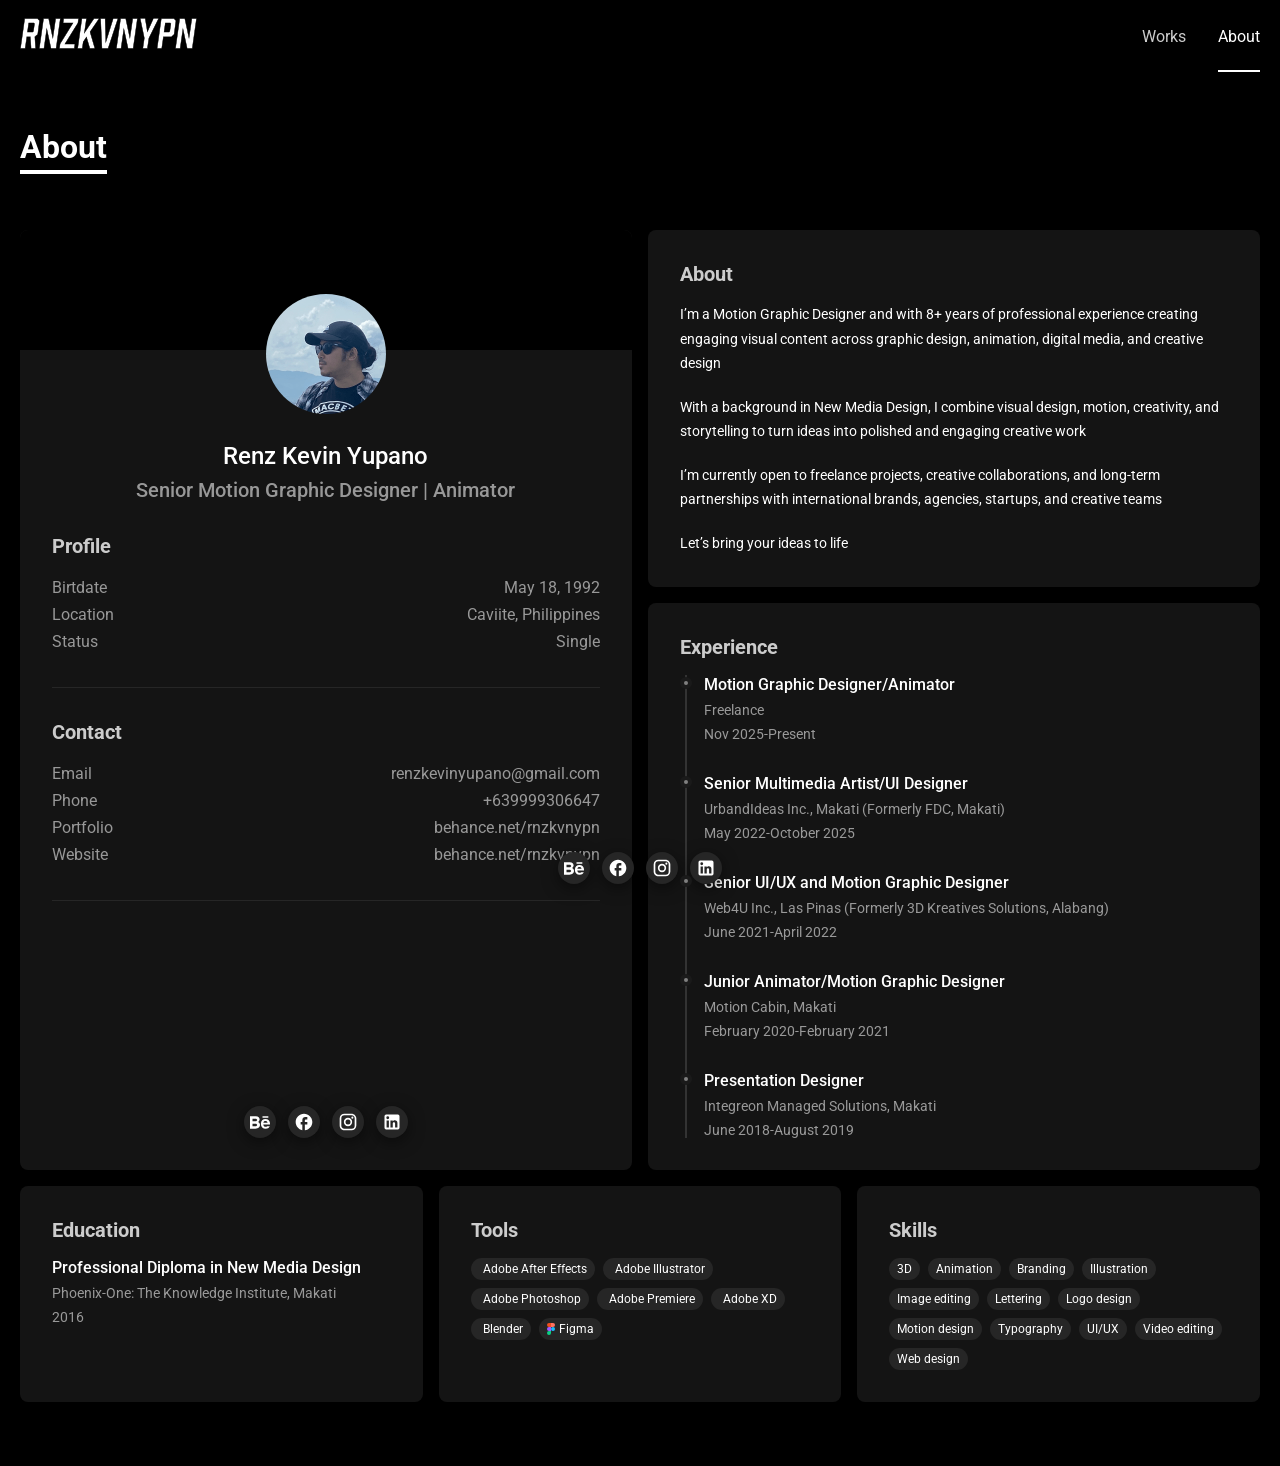
==== about.html @ 31984feb "Initial commit" ====
<!DOCTYPE html>
<html lang="en">

<head>
    <meta charset="UTF-8">
    <meta http-equiv="X-UA-Compatible" content="IE=edge">
    <meta name="viewport" content="width=device-width, initial-scale=1.0">
    <link rel="stylesheet" href="main.css">
    <link rel="stylesheet" href="styles.css">
    <link rel="preconnect" href="https://fonts.googleapis.com">
    <link rel="preconnect" href="https://fonts.gstatic.com" crossorigin>
    <link href="https://fonts.googleapis.com/css2?family=Roboto:wght@400;500;700&display=swap" rel="stylesheet">
    <link rel="stylesheet"
        href="https://fonts.googleapis.com/css2?family=Material+Symbols+Outlined:opsz,wght,FILL,GRAD@20..48,100..700,0..1,-50..200" />
    <link rel="icon" type="image/x-icon" href="images/logoico.svg" />
    <title>RNZKVNYPN</title>
</head>

<body>
    <header>
        <nav class="nav">
            <a href="index"><img src="images/logo.svg" alt=""></a>
            <div class="nav-links">
                <a class="link" href="index">Works</a>
                <a class="link link-active" href="about">About</a>
                <!-- <a class="link" href="contact">Contact</a>
                <a href="images/resume_2025.pdf" target="_blank">
                    <button>Resume</button>
                </a> -->
                <div class="hamburger">
                    <span></span>
                    <span></span>
                    <span></span>
                </div>
            </div>
        </nav>
    </header>
    <aside>
        <div class="side-bar">
            <div class="offscreen-menu">
                <a href="index">Works</a>
                <a href="about">About</a>
                <!-- <a href="contact">Contact</a>
                <a href="images/resume_2025.pdf" target="_blank">
                    <button>Resume</button>
                </a> -->
            </div>
        </div>
    </aside>
    <nav>
        <h1>About</h1>
    </nav>
    <section>
        <div class="profile">
            <div>
                <div class="profile-cover">
                    <video autoplay loop muted playsinline>
                        <source src="images/cover.mp4" type="video/mp4">
                    </video>
                </div>
                <div class="profile-picture"></div>
                <h2>Renz Kevin Yupano</h2>
                <h3>Senior Motion Graphic Designer | Animator</h3>
            </div>
            <div class="profile-info">
                <h4>Profile</h4>
                <div>
                    <p>Birtdate</p>
                    <p>May 18, 1992</p>
                </div>
                <div>
                    <p>Location</p>
                    <p>Caviite, Philippines</p>
                </div>
                <div>
                    <p>Status</p>
                    <p>Single</p>
                </div>
            </div>
            <div class="profile-div"></div>
            <div class="contact-info">
                <h4>Contact</h4>
                <div>
                    <p>Email</p>
                    <p><a href="renzkevinyupano:@gmail.com">renzkevinyupano@gmail.com</a></p>
                </div>
                <div>
                    <p>Phone</p>
                    <p>+639999306647</p>
                </div>
                <div>
                    <p>Portfolio</p>
                    <a href="https://www.behance.net/rnzkvnypn" target="_blank">behance.net/rnzkvnypn</a>
                </div>
                <div>
                    <p>Website</p>
                    <a href="https://www.behance.net/rnzkvnypn" target="_blank">behance.net/rnzkvnypn</a>
                </div>
            </div>
            <div class="profile-div"></div>
            <div class="social-links">
                <a href="https://www.behance.net/rnzkvnypn" class="social-link" target="_blank"><svg
                        xmlns="http://www.w3.org/2000/svg" width="24" height="24" viewBox="0 0 24 24">
                        <path
                            d="M22 7h-7v-2h7v2zm1.726 10c-.442 1.297-2.029 3-5.101 3-3.074 0-5.564-1.729-5.564-5.675 0-3.91 2.325-5.92 5.466-5.92 3.082 0 4.964 1.782 5.375 4.426.078.506.109 1.188.095 2.14h-8.027c.13 3.211 3.483 3.312 4.588 2.029h3.168zm-7.686-4h4.965c-.105-1.547-1.136-2.219-2.477-2.219-1.466 0-2.277.768-2.488 2.219zm-9.574 6.988h-6.466v-14.967h6.953c5.476.081 5.58 5.444 2.72 6.906 3.461 1.26 3.577 8.061-3.207 8.061zm-3.466-8.988h3.584c2.508 0 2.906-3-.312-3h-3.272v3zm3.391 3h-3.391v3.016h3.341c3.055 0 2.868-3.016.05-3.016z" />
                    </svg></a>
                <a href="https://www.facebook.com/rnzkvnypn" class="social-link" target="_blank"><svg
                        class="MuiSvgIcon-root MuiSvgIcon-fontSizeLarge  css-c1sh5i" focusable="false"
                        aria-hidden="true" viewBox="0 0 24 24" data-testid="FacebookRoundedIcon"
                        aria-label="fontSize large">
                        <path
                            d="M22 12c0-5.52-4.48-10-10-10S2 6.48 2 12c0 4.84 3.44 8.87 8 9.8V15H8v-3h2V9.5C10 7.57 11.57 6 13.5 6H16v3h-2c-.55 0-1 .45-1 1v2h3v3h-3v6.95c5.05-.5 9-4.76 9-9.95z">
                        </path>
                    </svg></a>
                <a href="https://www.instagram.com/rnzkvnypn" class="social-link" target="_blank"><svg
                        class="MuiSvgIcon-root MuiSvgIcon-fontSizeLarge  css-c1sh5i" focusable="false"
                        aria-hidden="true" viewBox="0 0 24 24" data-testid="InstagramIcon" aria-label="fontSize large">
                        <path
                            d="M7.8 2h8.4C19.4 2 22 4.6 22 7.8v8.4a5.8 5.8 0 0 1-5.8 5.8H7.8C4.6 22 2 19.4 2 16.2V7.8A5.8 5.8 0 0 1 7.8 2m-.2 2A3.6 3.6 0 0 0 4 7.6v8.8C4 18.39 5.61 20 7.6 20h8.8a3.6 3.6 0 0 0 3.6-3.6V7.6C20 5.61 18.39 4 16.4 4H7.6m9.65 1.5a1.25 1.25 0 0 1 1.25 1.25A1.25 1.25 0 0 1 17.25 8 1.25 1.25 0 0 1 16 6.75a1.25 1.25 0 0 1 1.25-1.25M12 7a5 5 0 0 1 5 5 5 5 0 0 1-5 5 5 5 0 0 1-5-5 5 5 0 0 1 5-5m0 2a3 3 0 0 0-3 3 3 3 0 0 0 3 3 3 3 0 0 0 3-3 3 3 0 0 0-3-3z">
                        </path>
                    </svg></a>
                <a href="https://www.linkedin.com/in/rnzkvnypn" class="social-link" target="_blank"><svg
                        class="MuiSvgIcon-root MuiSvgIcon-fontSizeMedium MuiSvgIcon-root MuiSvgIcon-fontSizeLarge css-1shn170"
                        focusable="false" aria-hidden="true" viewBox="0 0 24 24" data-testid="LinkedInIcon"
                        tabindex="-1" title="LinkedIn">
                        <path
                            d="M19 3a2 2 0 0 1 2 2v14a2 2 0 0 1-2 2H5a2 2 0 0 1-2-2V5a2 2 0 0 1 2-2h14m-.5 15.5v-5.3a3.26 3.26 0 0 0-3.26-3.26c-.85 0-1.84.52-2.32 1.3v-1.11h-2.79v8.37h2.79v-4.93c0-.77.62-1.4 1.39-1.4a1.4 1.4 0 0 1 1.4 1.4v4.93h2.79M6.88 8.56a1.68 1.68 0 0 0 1.68-1.68c0-.93-.75-1.69-1.68-1.69a1.69 1.69 0 0 0-1.69 1.69c0 .93.76 1.68 1.69 1.68m1.39 9.94v-8.37H5.5v8.37h2.77z">
                        </path>
                    </svg></a>
            </div>
        </div>
        <div class="about">
            <h4>About</h4>
            <p>I’m a Motion Graphic Designer and with 8+ years of professional experience creating engaging visual content across graphic design, animation, digital media, and creative design</p>
            <br>
            <p>With a background in New Media Design, I combine visual design, motion, creativity, and storytelling to
                turn ideas into polished and engaging creative work</p>
                <br>
            <p>I’m currently open to freelance projects, creative collaborations, and long-term partnerships with international brands, agencies, startups, and creative teams</p>
            <br>
            <p>Let’s bring your ideas to life

</p>
        </div>
        <div class="experience">
            <h4>Experience</h4>
            <div>
                <div>
                    <h5>Motion Graphic Designer/Animator</h5>
                    <p>Freelance</p>
                    <p>Nov 2025-Present</p>
                </div>
                <div>
                    <h5>Senior Multimedia Artist/UI Designer</h5>
                    <p>UrbandIdeas Inc., Makati (Formerly FDC, Makati)</p>
                    <p>May 2022-October 2025</p>
                </div>
                <div>
                    <h5>Senior UI/UX and Motion Graphic Designer</h5>
                    <p>Web4U Inc., Las Pinas
                        (Formerly 3D Kreatives Solutions, Alabang)</p>
                    <p>June 2021-April 2022</p>
                </div>
                <div>
                    <h5>Junior Animator/Motion Graphic Designer</h5>
                    <p>Motion Cabin, Makati</p>
                    <p>February 2020-February 2021</p>
                </div>
                <div>
                    <h5>Presentation Designer</h5>
                    <p>Integreon Managed Solutions, Makati</p>
                    <p>June 2018-August 2019</p>
                </div>
            </div>
        </div>
        <div class="education">
            <h4>Education</h4>
            <div>
                <h5>Professional Diploma in New Media Design</h5>
                <p>Phoenix-One: The Knowledge Institute, Makati</p>
                <p>2016</p>
            </div>
        </div>
        <div class="tools">
            <h4>Tools</h4>
            <div>
                <span><img src="https://www.adobe.com/content/dam/shared/images/product-icons/svg/after-effects.svg"
                        alt="">Adobe After Effects</span>
                <span><img src="https://www.adobe.com/content/dam/shared/images/product-icons/svg/illustrator.svg"
                        alt="">Adobe Illustrator</span>
                <span><img src="https://www.adobe.com/content/dam/shared/images/product-icons/svg/photoshop.svg"
                        alt="">Adobe Photoshop</span>
                <span><img src="https://www.adobe.com/content/dam/shared/images/product-icons/svg/premiere.svg"
                        alt="">Adobe Premiere</span>
                <span><img src="https://www.adobe.com/content/dam/shared/images/product-icons/svg/xd.svg" alt="">Adobe
                    XD</span>
                <span><img src="https://www.blender.org/wp-content/themes/bthree/assets/icons/favicon.svg"
                        alt="">Blender</span>
                <span><svg xmlns:xlink="http://www.w3.org/1999/xlink" xmlns="http://www.w3.org/2000/svg"
                        class="css-1tcm786" viewBox="0 0 38 57" aria-label="Homepage" width="auto" height="auto">
                        <path fill="#1ABCFE" d="M19 28.5a9.5 9.5 0 1 1 19 0 9.5 9.5 0 0 1-19 0z"></path>
                        <path fill="#0ACF83" d="M0 47.5A9.5 9.5 0 0 1 9.5 38H19v9.5a9.5 9.5 0 1 1-19 0z"></path>
                        <path fill="#FF7262" d="M19 0v19h9.5a9.5 9.5 0 1 0 0-19H19z"></path>
                        <path fill="#F24E1E" d="M0 9.5A9.5 9.5 0 0 0 9.5 19H19V0H9.5A9.5 9.5 0 0 0 0 9.5z"></path>
                        <path fill="#A259FF" d="M0 28.5A9.5 9.5 0 0 0 9.5 38H19V19H9.5A9.5 9.5 0 0 0 0 28.5z">
                        </path>
                    </svg>Figma</span>
            </div>
        </div>
        <div class="skills">
            <h4>Skills</h4>
            <div>
                <p>3D</p>
                <p>Animation</p>
                <p>Branding</p>
                <p>Illustration</p>
                <p>Image editing</p>
                <p>Lettering</p>
                <p>Logo design</p>
                <p>Motion design</p>
                <p>Typography</p>
                <p>UI/UX</p>
                <p>Video editing</p>
                <p>Web design</p>
            </div>
        </div>
    </section>
    <footer>
        <div class="social-links">
            <a href="https://www.behance.net/rnzkvnypn" class="social-link" target="_blank"><svg
                    xmlns="http://www.w3.org/2000/svg" width="24" height="24" viewBox="0 0 24 24">
                    <path
                        d="M22 7h-7v-2h7v2zm1.726 10c-.442 1.297-2.029 3-5.101 3-3.074 0-5.564-1.729-5.564-5.675 0-3.91 2.325-5.92 5.466-5.92 3.082 0 4.964 1.782 5.375 4.426.078.506.109 1.188.095 2.14h-8.027c.13 3.211 3.483 3.312 4.588 2.029h3.168zm-7.686-4h4.965c-.105-1.547-1.136-2.219-2.477-2.219-1.466 0-2.277.768-2.488 2.219zm-9.574 6.988h-6.466v-14.967h6.953c5.476.081 5.58 5.444 2.72 6.906 3.461 1.26 3.577 8.061-3.207 8.061zm-3.466-8.988h3.584c2.508 0 2.906-3-.312-3h-3.272v3zm3.391 3h-3.391v3.016h3.341c3.055 0 2.868-3.016.05-3.016z" />
                </svg></a>
            <a href="https://www.facebook.com/rnzkvnypn" class="social-link" target="_blank"><svg
                    class="MuiSvgIcon-root MuiSvgIcon-fontSizeLarge  css-c1sh5i" focusable="false" aria-hidden="true"
                    viewBox="0 0 24 24" data-testid="FacebookRoundedIcon" aria-label="fontSize large">
                    <path
                        d="M22 12c0-5.52-4.48-10-10-10S2 6.48 2 12c0 4.84 3.44 8.87 8 9.8V15H8v-3h2V9.5C10 7.57 11.57 6 13.5 6H16v3h-2c-.55 0-1 .45-1 1v2h3v3h-3v6.95c5.05-.5 9-4.76 9-9.95z">
                    </path>
                </svg></a>
            <a href="https://www.instagram.com/rnzkvnypn" class="social-link" target="_blank"><svg
                    class="MuiSvgIcon-root MuiSvgIcon-fontSizeLarge  css-c1sh5i" focusable="false" aria-hidden="true"
                    viewBox="0 0 24 24" data-testid="InstagramIcon" aria-label="fontSize large">
                    <path
                        d="M7.8 2h8.4C19.4 2 22 4.6 22 7.8v8.4a5.8 5.8 0 0 1-5.8 5.8H7.8C4.6 22 2 19.4 2 16.2V7.8A5.8 5.8 0 0 1 7.8 2m-.2 2A3.6 3.6 0 0 0 4 7.6v8.8C4 18.39 5.61 20 7.6 20h8.8a3.6 3.6 0 0 0 3.6-3.6V7.6C20 5.61 18.39 4 16.4 4H7.6m9.65 1.5a1.25 1.25 0 0 1 1.25 1.25A1.25 1.25 0 0 1 17.25 8 1.25 1.25 0 0 1 16 6.75a1.25 1.25 0 0 1 1.25-1.25M12 7a5 5 0 0 1 5 5 5 5 0 0 1-5 5 5 5 0 0 1-5-5 5 5 0 0 1 5-5m0 2a3 3 0 0 0-3 3 3 3 0 0 0 3 3 3 3 0 0 0 3-3 3 3 0 0 0-3-3z">
                    </path>
                </svg></a>
            <a href="https://www.linkedin.com/in/rnzkvnypn" class="social-link" target="_blank"><svg
                    class="MuiSvgIcon-root MuiSvgIcon-fontSizeMedium MuiSvgIcon-root MuiSvgIcon-fontSizeLarge css-1shn170"
                    focusable="false" aria-hidden="true" viewBox="0 0 24 24" data-testid="LinkedInIcon" tabindex="-1"
                    title="LinkedIn">
                    <path
                        d="M19 3a2 2 0 0 1 2 2v14a2 2 0 0 1-2 2H5a2 2 0 0 1-2-2V5a2 2 0 0 1 2-2h14m-.5 15.5v-5.3a3.26 3.26 0 0 0-3.26-3.26c-.85 0-1.84.52-2.32 1.3v-1.11h-2.79v8.37h2.79v-4.93c0-.77.62-1.4 1.39-1.4a1.4 1.4 0 0 1 1.4 1.4v4.93h2.79M6.88 8.56a1.68 1.68 0 0 0 1.68-1.68c0-.93-.75-1.69-1.68-1.69a1.69 1.69 0 0 0-1.69 1.69c0 .93.76 1.68 1.69 1.68m1.39 9.94v-8.37H5.5v8.37h2.77z">
                    </path>
                </svg></a>
        </div>
    </footer>
    <script src="hamburger.js">
    </script>
</body>

</html>
---- main.css ----
*,
*::before,
*::after,
img,
svg,
a {
    box-sizing: border-box;
    margin: 0;
    padding: 0;
}

body {
    background: black;
    font-family: "Roboto", sans-serif;
    display: flex;
    flex-direction: column;
    gap: 64px;
    overflow-x: hidden;
}

body::-webkit-scrollbar {
    display: none;
}

header {
    /* background: #1a1a1a; */
    /* backdrop-filter: blur(24px) saturate(150%); */
    background: rgba(0, 0, 0, .8);
    backdrop-filter: blur(32px);
    position: fixed;
    width: 100%;
    z-index: 3;
    box-shadow: 0 4px 16px rgba(0, 0, 0, .5);
}

nav {
    max-width: 100%;
}

.nav {
    display: flex;
    align-items: center;
    justify-content: space-between;
    max-width: 1280px;
    margin: 0 auto;
    padding: 16px 20px;
    width: 100%;
    height: 72px;
}

nav a {
    display: flex;
    align-items: center;
    justify-content: center;
}

nav a img {
    height: 36px;
}

.nav-links {
    display: flex;
    align-items: center;
    gap: 32px;
}

.nav-links a,
.offscreen-menu a {
    font-size: 16px;
    text-decoration: none;
    color: #cccccc;
    transition: all .1s ease-in-out;
    position: relative;
}

.offscreen-menu a {
    font-size: 24px;
}

.nav-links a:hover,
.offscreen-menu a:hover {
    color: white;
}

.link::after {
    content: "";
    background: white;
    height: 2px;
    width: 100%;
    bottom: -26.5px;
    left: 0;
    position: absolute;
    transform: scaleX(0);
    transform-origin: bottom right;
    transition: transform 0.1s ease-in-out;
}

.link:hover::after {
    transform: scaleX(1);
    transform-origin: bottom left;
}

.nav-links button,
.offscreen-menu button {
    background: #333333;
    border: solid 1px #333333;
    border-radius: 18px;
    color: #cccccc;
    cursor: pointer;
    font-family: "Roboto", sans-serif;
    font-size: 16px;
    padding: 8px 16px;
    transition: all .1s ease-in-out;
}

.offscreen-menu button {
    font-size: 24px;
    border-radius: 32px;
    padding: 12px 24px;
}

.nav-links button:hover,
.offscreen-menu button:hover {
    background: black;
    border: solid 1px white;
    color: white;
}

.link.link-active {
    color: white;
}

.link.link-active::after {
    content: "";
    background: white;
    height: 2px;
    width: 100%;
    bottom: -26.5px;
    left: 0;
    position: absolute;
    transform: scaleX(1);
}

.offscreen-menu {
    display: none;
    flex-direction: column;
    width: 100%;
    height: 100vh;
    background: rgba(0, 0, 0, .8);
    backdrop-filter: blur(32px);
    justify-content: center;
    align-items: center;
    gap: 32px;
    position: fixed;
    top: -100vh;
    z-index: 2;
    padding-top: 72px;
    transition: all .1s ease-in-out;
}

.offscreen-menu.open {
    top: 0;
}

aside {
    position: relative;
}

aside::before {
    content: "";
    width: 100vw;
    height: calc(100vh-72px);
    background: white;
    z-index: 1;
    opacity: .8;
    position: absolute;
    display: flex;
}

.hamburger {
    height: 32px;
    width: 32px;
    cursor: pointer;
    position: relative;
    display: none;
}

.hamburger span {
    height: 2px;
    width: 100%;
    background: white;
    position: absolute;
    top: 50%;
    left: 50%;
    transform: translate(-50%, -50%);
    transition: all .1s ease-in-out;
}

.hamburger span:nth-child(1) {
    top: 25%;
}

.hamburger span:nth-child(3) {
    top: 75%;
}

.hamburger.open span:nth-child(1) {
    top: 50%;
    transform: translate(-50%, -50%) rotate(45deg);
}

.hamburger.open span:nth-child(2) {
    opacity: 0;
}

.hamburger.open span:nth-child(3) {
    top: 50%;
    transform: translate(-50%, -50%) rotate(-45deg);
}

section {
    width: 100%;
    margin: 0 auto;
    margin-top: 64px;
    max-width: 1280px;
}

section h1 {
    display: inline-block;
    color: white;
    font-size: 32px;
    font-weight: bold;
    position: relative;
    cursor: pointer;
    margin: 0 20px;
}

section h1::after {
    content: "";
    background: white;
    display: block;
    height: 4px;
    width: 100%;
    bottom: -8px;
    position: absolute;
    width: 100%;
    transition: all .1s ease-in-out;
}

section h1:hover::after {
    width: 80%;
}

.works-nav {
    display: flex;
    justify-content: center;
    gap: 16px 32px;
    margin: 0 auto;
    flex-wrap: wrap;
}

.category {
    font-size: 16px;
    color: #808080;
    text-decoration: none;
    cursor: pointer;
    transition: all 0.1s ease-in-out;
    position: relative;
}

.category::after {
    content: "";
    background: white;
    height: 2px;
    width: 100%;
    position: absolute;
    bottom: -8px;
    left: 0;
    transform: scaleX(0);
    transform-origin: bottom right;
    transition: transform 0.1s ease-in-out;
}

.category:hover::after {
    transform: scaleX(1);
    transform-origin: bottom left;
}

.category:hover {
    color: white;
}

.active {
    color: white;
    text-decoration: none;
    position: relative;
}

.active::after {
    content: "";
    background: white;
    height: 2px;
    width: 100%;
    position: absolute;
    bottom: -8px;
    left: 0;
    transform: scaleX(1);
}

.works-nav-main {
    padding: 0 20px;
}

.works {
    display: grid;
    grid-template-columns: repeat(auto-fill, minmax(200px, 1fr));
    gap: 8px;
    margin: 0 auto;
    margin-bottom: 64px;
    padding: 0 20px;
    max-width: 1280px;
    /*max-height: 660px;*/
    width: 100%;
    height: 100%;
    overflow-y: scroll;
}

.works::-webkit-scrollbar {
    display: none;
}

.work {
    display: flex;
    align-items: center;
    justify-content: center;
    background: #333333;
    background: hsl(0, 0%, 10%);
    cursor: pointer;
    border-radius: 4px;
    overflow: hidden;
    aspect-ratio: 1/1;
}

.work img,
.work video {
    object-fit: cover;
    height: 100%;
    width: 100%;
    transition: transform 0.1s ease-in-out;
    transform: scale(1.1);
}

.work:hover img,
.work:hover video {
    transform: scale(1);
}

.work.hide {
    display: none;
}

.work.show {
    display: flex;
}

.preview-box {
    display: flex;
    position: fixed;
    top: 50%;
    left: 50%;
    border-radius: 8px;
    z-index: 4;
    opacity: 0;
    transform: translate(-50%, -50%) scale(0);
    pointer-events: none;
    transition: all .1s ease-in-out;
    max-width: 100%;
    /* Set a maximum width */
    max-height: 100%;
    /* Set a maximum height relative to viewport height */
}

.preview-box.show {
    display: flex;
    opacity: 1;
    transform: translate(-50%, -50%) scale(1);
    pointer-events: auto;
    transition: all .1s ease-in-out;
}

.close {
    position: absolute;
    top: 16px;
    right: 16px;
    color: #cccccc;
    padding: 4px 8px;
    background: #333333;
    border-radius: 50%;
    border: 1px solid #808080;
    width: 32px;
    height: 32px;
    display: flex;
    align-items: center;
    justify-content: center;
    font-size: 8px;
    cursor: pointer;
    box-shadow: 2px 2px 4px black;
    transition: all .1s ease-in-out;
    z-index: 1;
}

.close:hover {
    color: white;
    background: black;
    box-shadow: 4px 4px 8px black;
}

.previous,
.next {
    align-self: center;
    position: absolute;
    color: #cccccc;
    padding: 4px 8px;
    background: #333333;
    border-radius: 50%;
    border: 1px solid #808080;
    width: 32px;
    height: 32px;
    display: flex;
    align-items: center;
    justify-content: center;
    font-size: 16px;
    cursor: pointer;
    box-shadow: 2px 2px 4px black;
    transform: translateX(0);
    transition: all 0.1s ease-in-out;
    z-index: 1;
}

.previous {
    left: 16px;
}

.previous:hover {
    color: white;
    background: black;
    transform: translateX(-8px);
}

.next {
    right: 16px;
}

.next:hover {
    color: white;
    background: black;
    transform: translateX(8px);
}

.image-box {
    display: flex;
    justify-content: center;
    align-items: center;
    border-radius: 8px;
    overflow: hidden;
    pointer-events: none;
    width: 100%;
}

.image-box video,
.image-box img {
    max-width: 100vw;
    /* Ensure the image doesn't exceed its natural size */
    max-height: 100vh;
    pointer-events: auto;
}

.shadow {
    position: fixed;
    top: 0;
    left: 0;
    height: 100%;
    width: 100%;
    /* background: black; */
    /* opacity: 0; */
    z-index: 3;
    pointer-events: none;
    transition: all 0.1s ease-in-out;
    background: rgba(0, 0, 0, 0);
    backdrop-filter: blur(0px);
}

.shadow.show {
    display: block;
    /* opacity: .9; */
    pointer-events: auto;
    background: rgba(0, 0, 0, .8);
    backdrop-filter: blur(8px);
}

footer {
    display: flex;
    align-items: center;
    justify-content: center;
    gap: 16px;
    width: 100%;
    padding: 16px;
    position: fixed;
    bottom: 0;
    margin: 0 auto;
}

.social-links {
    display: flex;
    justify-content: center;
    gap: 12px;
}

.social-link {
    display: flex;
    align-items: center;
    justify-content: center;
    /* background: #333333; */
    background: hsl(0, 0%, 15%);
    width: 32px;
    height: 32px;
    border-radius: 16px;
    padding: 4px;
    box-shadow: 0 4px 16px rgba(0, 0, 0, .5);
    transition: all .1s ease-in-out;
}

.social-link svg {
    fill: white;
    width: 20px;
}

.social-link:hover:nth-child(1) {
    background: #0057ff;
}

.social-link:hover:nth-child(2) {
    background: #0866FF;
}

.social-link:hover:nth-child(3) {
    background: #FF0069;
}

.social-link:hover:nth-child(4) {
    background: #004182;
}

@media screen and (max-width: 1280px) {
    div.nav-links>*:last-child {
        display: none;
    }
}

@media screen and (max-width: 740px) {
    nav a img {
        width: 128px;
    }

    div.nav-links>*:last-child {
        display: flex;
    }

    div.nav-links>*:not(:last-child) {
        display: none;
    }

    .offscreen-menu {
        display: flex;
    }
}
---- styles.css ----
*,
*::before,
*::after, img, svg, a {
    box-sizing: border-box;
    margin: 0;
    padding: 0;
}

h1,
h2,
h3,
h4,
h5,
h6,
p {
    margin: 0;
    padding: 0;
}

nav {
    width: 1280px;
    margin: 0 auto;
    padding: 0 20px;
    margin-top: 64px;
}

nav h1 {
    color: white;
    display: inline-block;
    font-size: 32px;
    font-weight: 700;
    margin: 0;
    position: relative;
    cursor: pointer;
}

nav h1::before {
    content: "";
    background: white;
    height: 4px;
    width: 100%;
    position: absolute;
    bottom: -8px;
    transition: all .1s ease-in-out;
}

nav h1:hover::before {
    width: 80%;
}

h2 {
    font-size: 24px;
    font-weight: 500;
    text-align: center;
    margin-bottom: 8px;
}

h3 {
    color: #989898;
    font-size: 20px;
    font-weight: 500;
    text-align: center;
    text-wrap: balance;
}

h4 {
    color: #CCCCCC;
    margin-bottom: 16px;
    font-size: 20px;
}

h5 {
    font-size: 16px;
    font-weight: 500;
}

section {
    color: white;
    display: grid;
    gap: 16px;
    margin: 0 auto;
    max-width: 1280px;
    grid-template-columns: repeat(3, 1fr);
    grid-template-areas:
        "a b b"
        "a c d"
        "a c e"
        "a c f";
    margin-bottom: 64px;
    padding: 0 20px;
}

section>div {
    /* background-color: #1A1A1A; */
    background-color: hsl(0, 0%, 8%);
    border-radius: 8px;
    padding: 32px;
    position: relative;
}

.profile {
    grid-area: a;
    display: flex;
    flex-direction: column;
    gap: 32px;
    padding-top: 212px;
}

.profile-info>div {
    display: flex;
    justify-content: space-between;
    padding: 4px 0;
}

.profile-cover {
    background: black;
    width: 100%;
    height: 120px;
    position: absolute;
    top: 0;
    left: 0;
    bottom: 0;
    border-radius: 8px 8px 0 0;
    display: flex;
    align-items: center;
    justify-content: center;
    overflow: clip;
}

.profile-picture {
    background: url("images/profile.png");
    width: 120px;
    height: 120px;
    position: absolute;
    top: 64px;
    left: 0;
    right: 0;
    border-radius: 50%;
    margin: 0 auto;
}

.profile p {
    color: #989898;
}

.profile a {
    color: #989898;
    text-decoration: none;
    transition: all .1s ease-in-out;
}

.profile a:hover {
    color: white;
    text-decoration: underline;
}

.profile-div {
    background: #262626;
    width: 100%;
    height: 1px;
}

.contact-info>div {
    display: flex;
    justify-content: space-between;
    padding: 4px 0;
}

.social-links {
    display: flex;
    justify-content: center;
    gap: 12px;
    margin-top: auto;
}

.social-link {
    display: flex;
    align-items: center;
    justify-content: center;
    /* background: #333333; */
    background: hsl(0, 0%, 15%);
    width: 32px;
    height: 32px;
    border-radius: 16px;
    padding: 4px;
    transition: all .1s ease-in-out;
}

.social-link svg {
    fill: white;
    width: 20px;
}

.social-link:hover:nth-child(1) {
    background: #0057ff;
}

.social-link:hover:nth-child(2) {
    background: #0866FF;
}

.social-link:hover:nth-child(3) {
    background: #FF0069;
}

.social-link:hover:nth-child(4) {
    background: #004182;
}

.about {
    grid-area: b;
}

.about p {
    font-size: 14px;
    line-height: 1.75;
}

.experience {
    grid-area: c;
}

.experience>div {
    display: flex;
    flex-direction: column;
    gap: 32px;
    justify-content: space-between;
    position: relative;
}

.experience>div div {
    display: flex;
    flex-direction: column;
    gap: 8px;
    justify-content: space-between;
    padding-left: 24px;
}

.experience>div div::before {
    content: "";
    background: #333333;
    height: 100%;
    width: 2px;
    position: absolute;
    top: 0;
    left: 5px;
}

.experience div div h5::before {
    content: "";
    background: #808080;
    position: absolute;
    height: 12px;
    width: 12px;
    border-radius: 10px;
    border: 4px solid #1A1A1A;
    margin-top: 2px;
    left: 0;
    z-index: 1;
}

.experience p,
.education p {
    color: #999999;
    font-size: 14px;
}

.education {
    grid-area: d;
}

.education div {
    display: flex;
    flex-direction: column;
    gap: 8px;
}

.tools {
    grid-area: e;
}

.tools div {
    display: flex;
    flex-direction: column;
    align-items: center;
    flex-flow: wrap;
    gap: 8px;
}

.tools span img,
.tools span svg {
    height: 12px;
}

.tools span {
    display: flex;
    align-items: center;
    gap: 4px;
    /* background: #333333; */
    background: hsl(0, 0%, 15%);
    font-size: 12px;
    padding: 4px 8px;
    border-radius: 16px;
    cursor: pointer;
    white-space: nowrap;
    transition: all .1s ease-in-out;
}

.skills {
    grid-area: f;
}

.skills div {
    display: flex;
    flex-direction: column;
    flex-flow: wrap;
    gap: 8px;
}

.skills p {
    display: inline-block;
    /* background: #333333; */
    background: hsl(0, 0%, 15%);
    font-size: 12px;
    padding: 4px 8px;
    border-radius: 16px;
    cursor: pointer;
    transition: all .1s ease-in-out;
}

.tools span:hover,
.skills p:hover {
    /* background: #272727; */
    background: hsl(0, 0%, 20%);
}

@media screen and (max-width: 1280px) {
    section {
        display: grid;
        grid-template-columns: repeat(6, 1fr);
        grid-template-areas:
            "a a a b b b"
            "a a a c c c"
            "d d e e f f";
        max-width: 100%;
        padding: 0 20px;
    }
}

@media screen and (max-width: 740px) {
    section {
        display: grid;
        grid-template-columns: repeat(4, 1fr);
        grid-template-areas:
            "a a a a"
            "b b b b"
            "c c d d"
            "c c e e"
            "c c f f";
        max-width: 100%;
        padding: 0 20px;
    }
}

@media screen and (max-width: 680px) {
    section {
        display: grid;
        grid-template-columns: 1fr;
        grid-template-areas:
            "a"
            "b"
            "c"
            "d"
            "e"
            "f";
        max-width: 100%;
    }
}
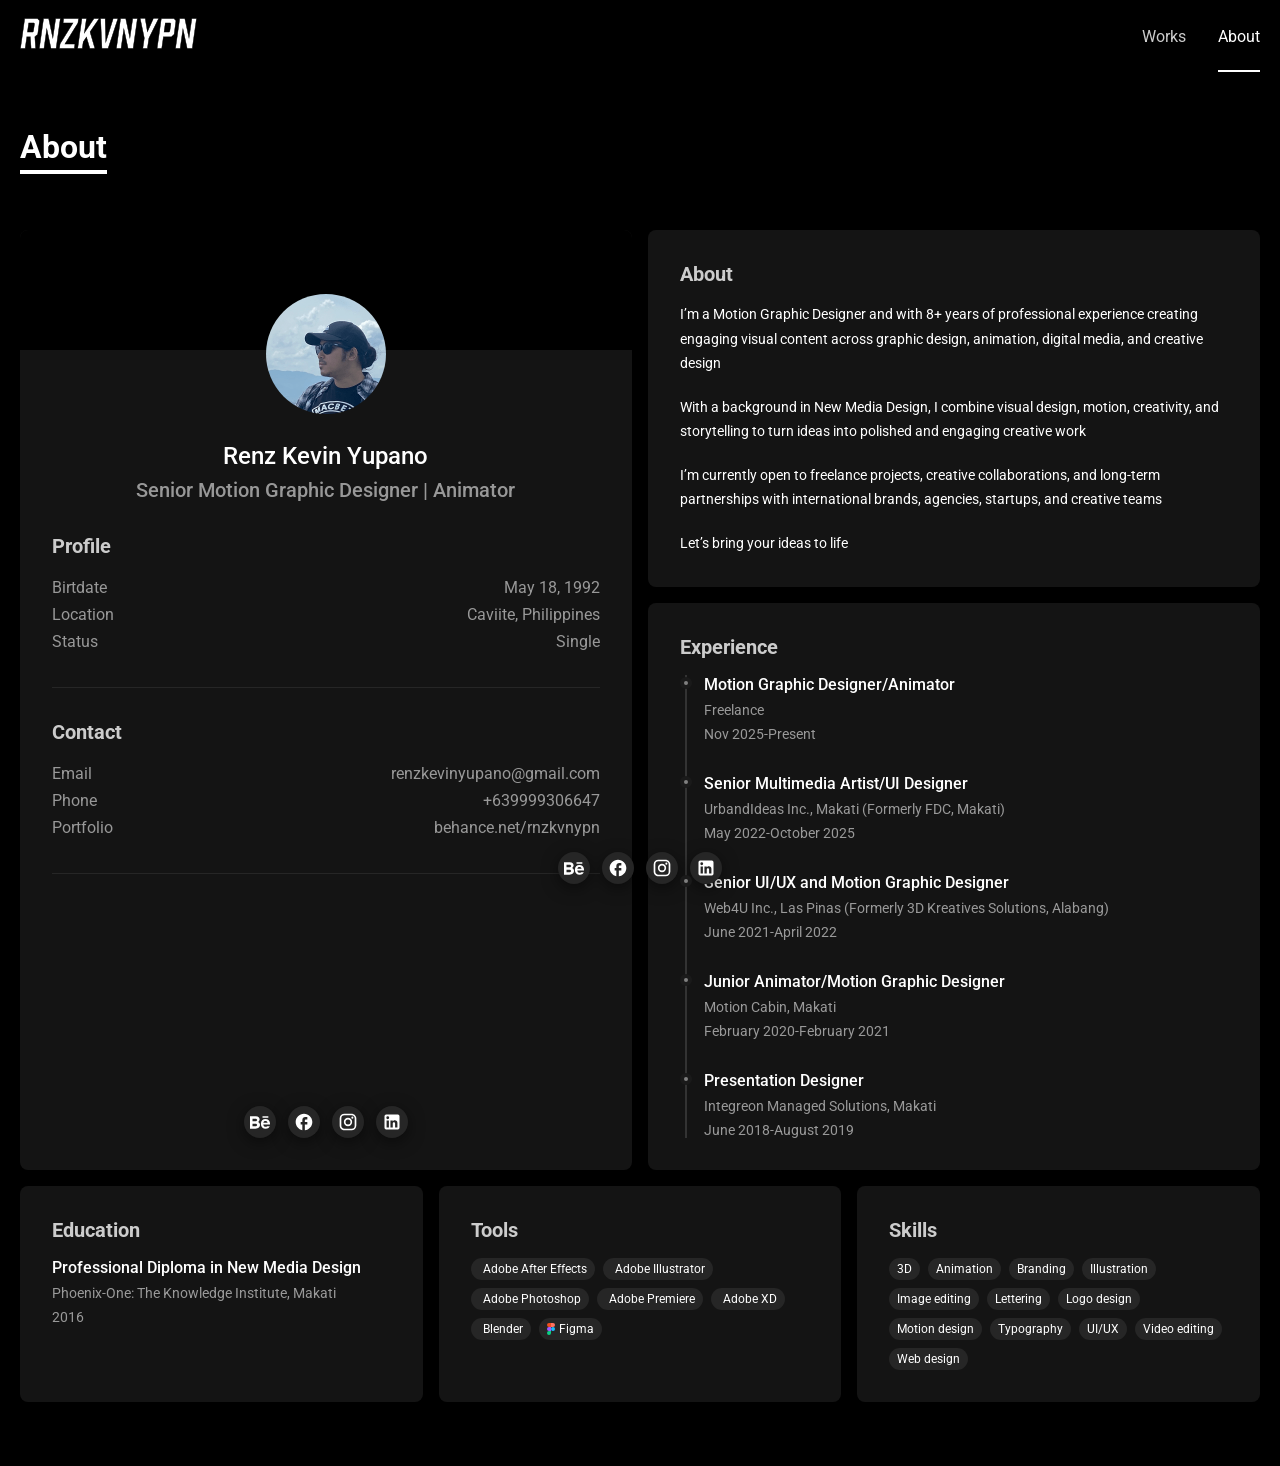
==== commit c03d1a48: "Update about.html" ====
--- a/about.html
+++ b/about.html
@@ -90,10 +90,6 @@
                 </div>
                 <div>
                     <p>Portfolio</p>
-                    <a href="https://www.behance.net/rnzkvnypn" target="_blank">behance.net/rnzkvnypn</a>
-                </div>
-                <div>
-                    <p>Website</p>
                     <a href="https://www.behance.net/rnzkvnypn" target="_blank">behance.net/rnzkvnypn</a>
                 </div>
             </div>
